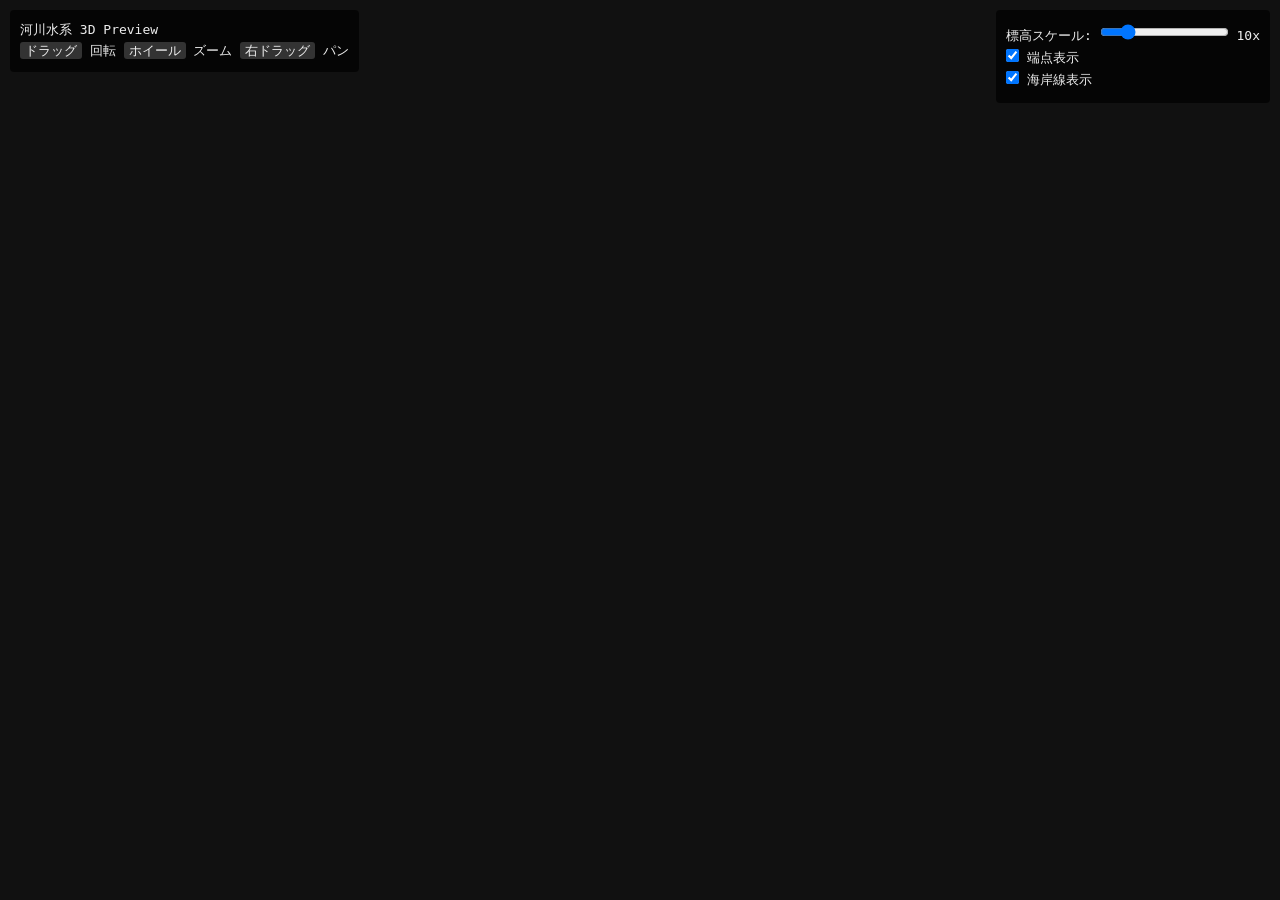
==== index.html @ 94263120 "v0.1.1/restructure files and add gzip compression - rename preview.html/js to index.html/js and extr" ====
<!DOCTYPE html>
<html lang="ja">
<head>
<meta charset="utf-8">
<title>河川水系 3D Preview</title>
<link rel="stylesheet" href="style.css">
</head>
<body>
<canvas id="c"></canvas>
<div id="info">
  河川水系 3D Preview<br>
  <kbd>ドラッグ</kbd> 回転 <kbd>ホイール</kbd> ズーム <kbd>右ドラッグ</kbd> パン
</div>
<div id="controls">
  <label>標高スケール: <input type="range" id="elevScale" min="1" max="50" value="10"> <span id="elevScaleVal">10</span>x</label>
  <label><input type="checkbox" id="showNodes" checked> 端点表示</label>
  <label><input type="checkbox" id="showCoast" checked> 海岸線表示</label>
</div>
<div id="tooltip"></div>
<script src="index.js"></script>
</body>
</html>
---- style.css ----
* { margin: 0; padding: 0; box-sizing: border-box; }
body { background: #111; color: #eee; font-family: monospace; overflow: hidden; }
canvas { display: block; }
#info {
  position: absolute; top: 10px; left: 10px;
  background: rgba(0,0,0,0.7); padding: 10px; border-radius: 4px;
  font-size: 13px; line-height: 1.6;
}
#info kbd { background: #333; padding: 1px 5px; border-radius: 3px; }
#tooltip {
  position: absolute; display: none;
  background: rgba(0,0,0,0.85); padding: 6px 10px; border-radius: 4px;
  font-size: 12px; pointer-events: none;
}
#controls {
  position: absolute; top: 10px; right: 10px;
  background: rgba(0,0,0,0.7); padding: 10px; border-radius: 4px;
  font-size: 13px;
}
#controls label { display: block; margin: 4px 0; }
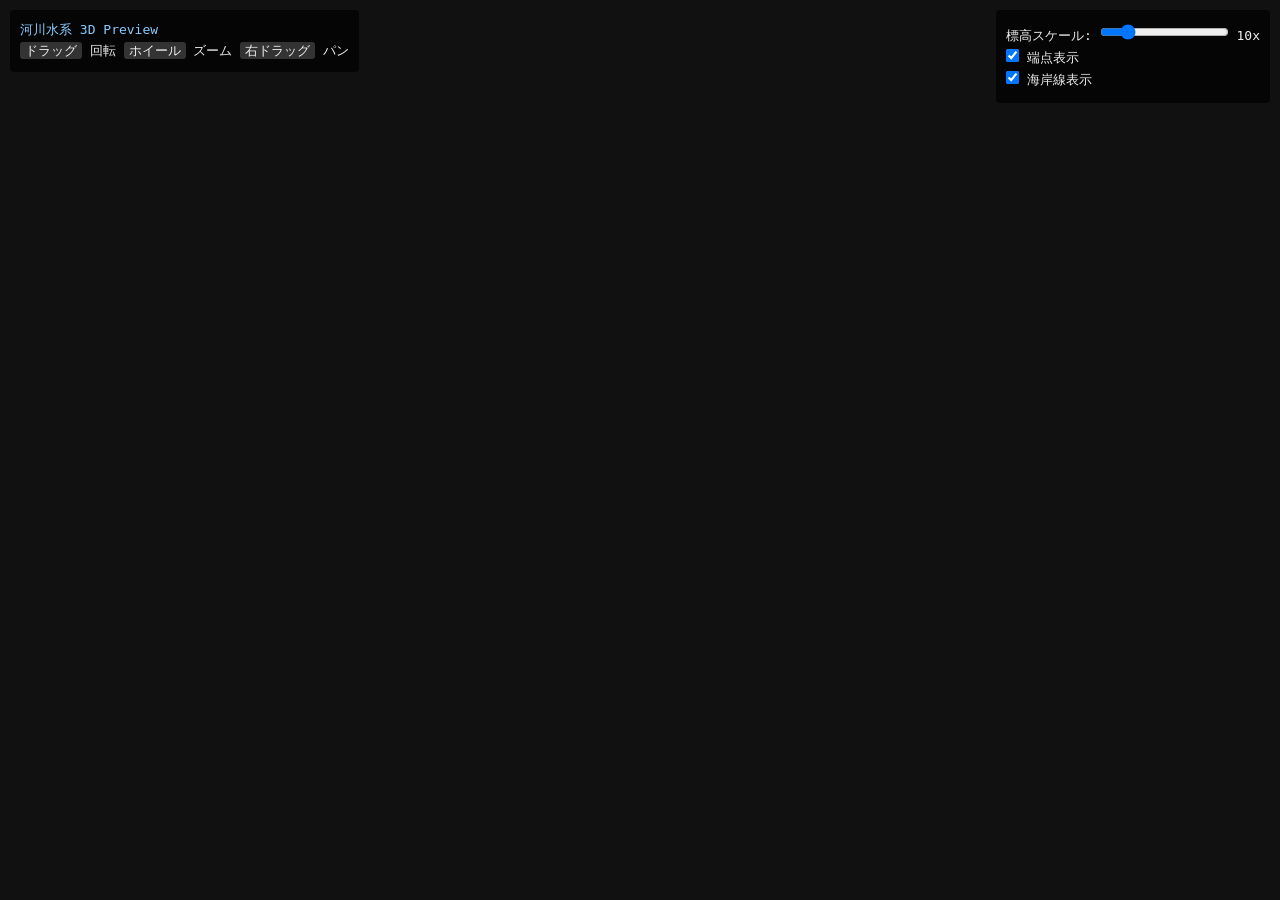
==== commit 4ffc9ab4: "v0.1.2/add README and minor fixes - add README.md with usage, data attribution, and developer guide " ====
--- a/index.html
+++ b/index.html
@@ -8,7 +8,7 @@
 <body>
 <canvas id="c"></canvas>
 <div id="info">
-  河川水系 3D Preview<br>
+  <a href="https://github.com/koteitan/tokyo-zomia" target="_blank" style="color:#8cf;text-decoration:none">河川水系 3D Preview</a><br>
   <kbd>ドラッグ</kbd> 回転 <kbd>ホイール</kbd> ズーム <kbd>右ドラッグ</kbd> パン
 </div>
 <div id="controls">
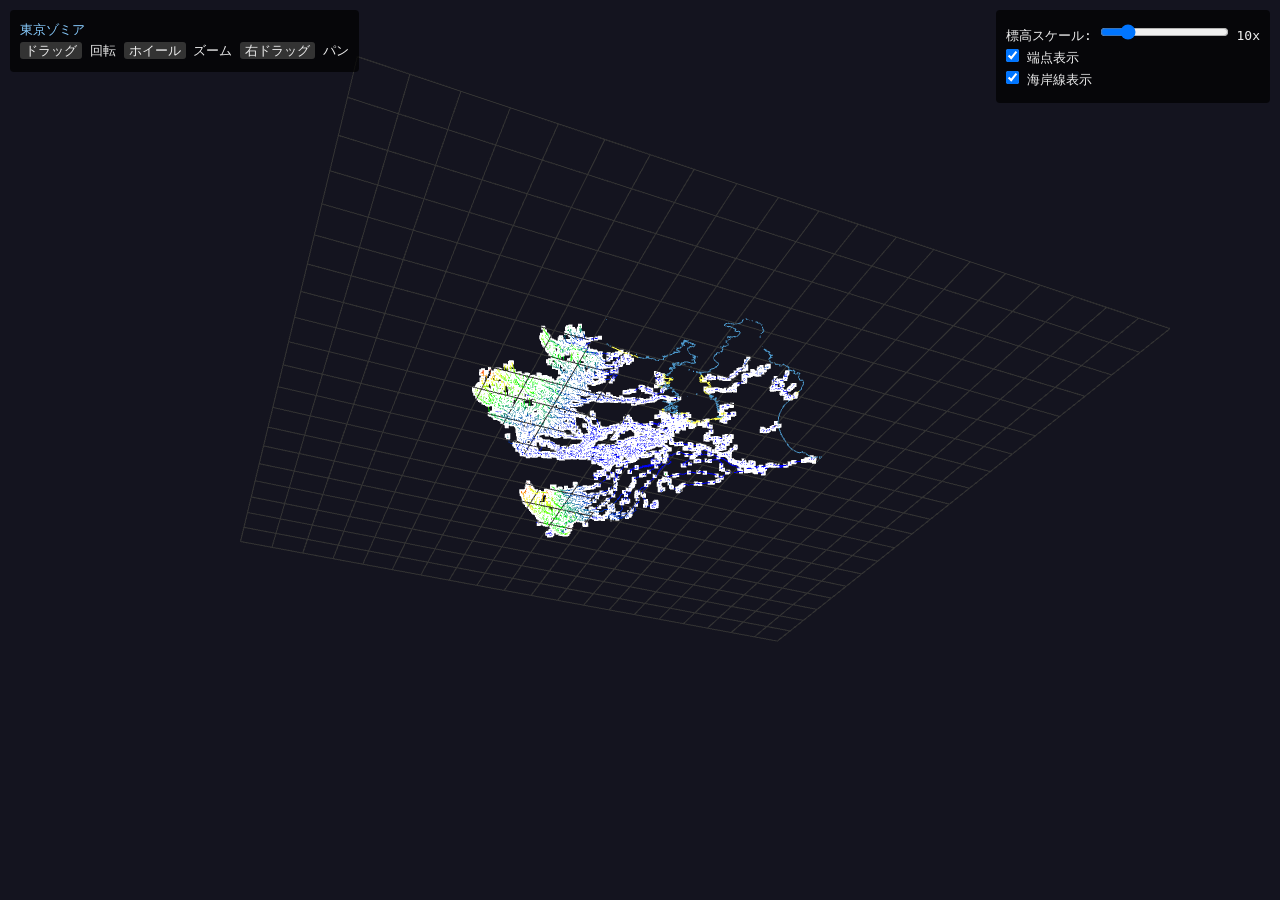
==== commit a9924590: "v0.2.0/add mouse hover river name tooltip and highlight - add hover detection: find nearest polyline" ====
--- a/index.html
+++ b/index.html
@@ -2,13 +2,13 @@
 <html lang="ja">
 <head>
 <meta charset="utf-8">
-<title>河川水系 3D Preview</title>
+<title>東京ゾミア</title>
 <link rel="stylesheet" href="style.css">
 </head>
 <body>
 <canvas id="c"></canvas>
 <div id="info">
-  <a href="https://github.com/koteitan/tokyo-zomia" target="_blank" style="color:#8cf;text-decoration:none">河川水系 3D Preview</a><br>
+  <a href="https://github.com/koteitan/tokyo-zomia" target="_blank" style="color:#8cf;text-decoration:none">東京ゾミア</a><br>
   <kbd>ドラッグ</kbd> 回転 <kbd>ホイール</kbd> ズーム <kbd>右ドラッグ</kbd> パン
 </div>
 <div id="controls">
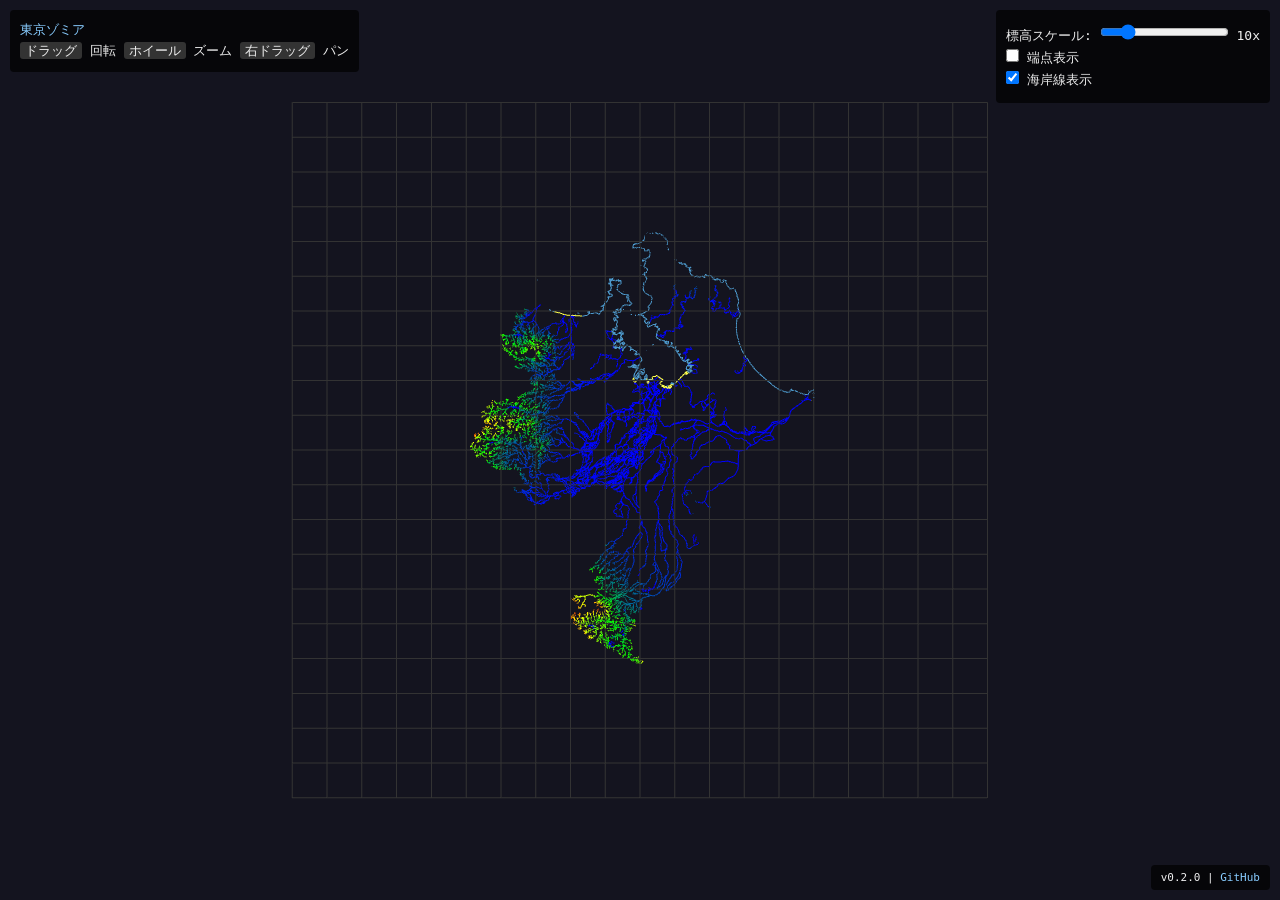
==== commit ba5eaf4c: "v0.2.1/fix cross-prefecture river connectivity and UI improvements - fix Union-Find spatial merge fo" ====
--- a/index.html
+++ b/index.html
@@ -13,10 +13,11 @@
 </div>
 <div id="controls">
   <label>標高スケール: <input type="range" id="elevScale" min="1" max="50" value="10"> <span id="elevScaleVal">10</span>x</label>
-  <label><input type="checkbox" id="showNodes" checked> 端点表示</label>
+  <label><input type="checkbox" id="showNodes"> 端点表示</label>
   <label><input type="checkbox" id="showCoast" checked> 海岸線表示</label>
 </div>
 <div id="tooltip"></div>
+<div id="version">v0.2.0 | <a href="https://github.com/koteitan/tokyo-zomia" target="_blank">GitHub</a></div>
 <script src="index.js"></script>
 </body>
 </html>
--- a/style.css
+++ b/style.css
@@ -18,3 +18,10 @@
   font-size: 13px;
 }
 #controls label { display: block; margin: 4px 0; }
+#version {
+  position: absolute; bottom: 10px; right: 10px;
+  background: rgba(0,0,0,0.7); padding: 6px 10px; border-radius: 4px;
+  font-size: 11px;
+}
+#version a { color: #8cf; text-decoration: none; }
+#version a:hover { text-decoration: underline; }
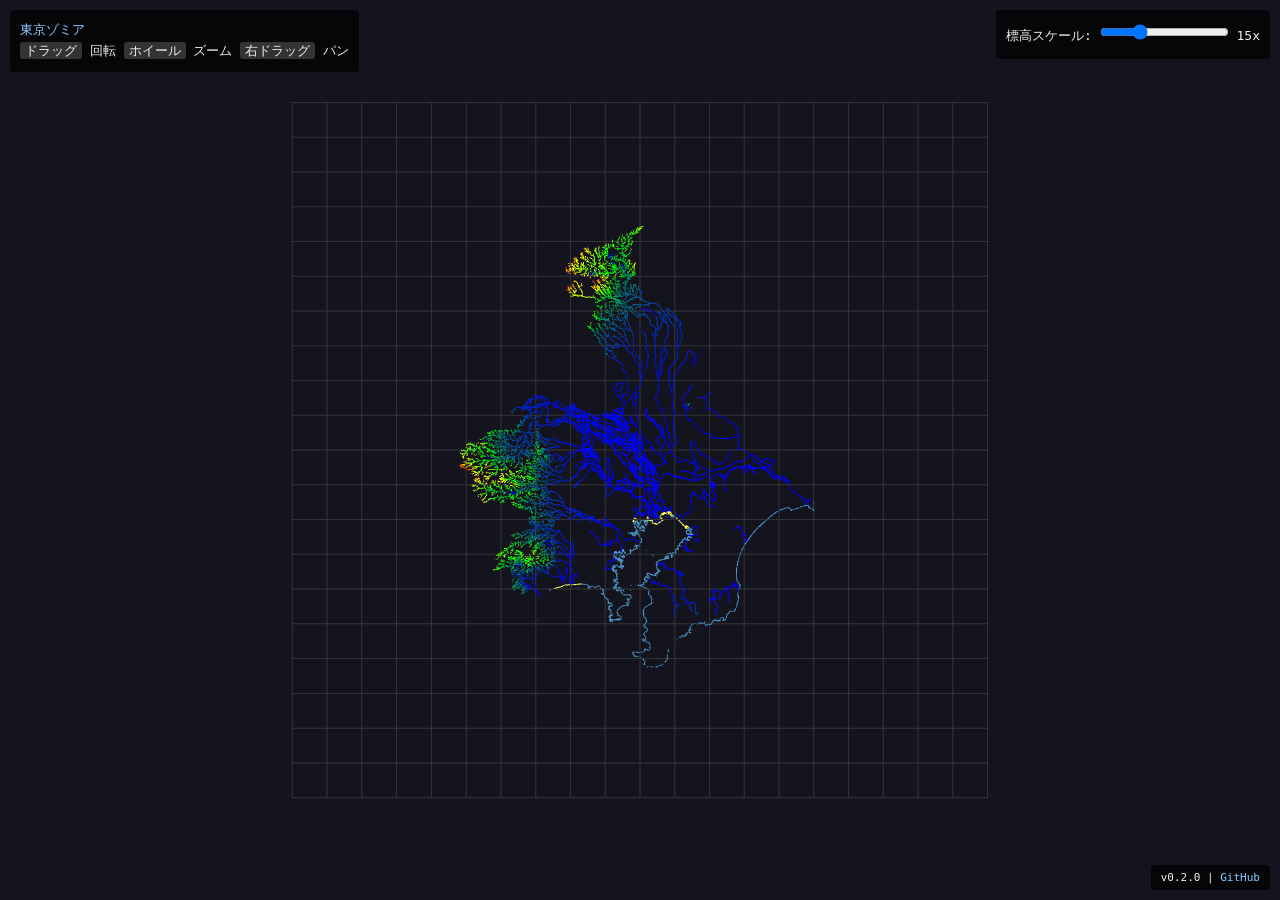
==== commit 97add3f4: "v0.2.2/fix camera orientation and simplify UI - fix initial camera to north-up top-down view (rotX =" ====
--- a/index.html
+++ b/index.html
@@ -12,9 +12,7 @@
   <kbd>ドラッグ</kbd> 回転 <kbd>ホイール</kbd> ズーム <kbd>右ドラッグ</kbd> パン
 </div>
 <div id="controls">
-  <label>標高スケール: <input type="range" id="elevScale" min="1" max="50" value="10"> <span id="elevScaleVal">10</span>x</label>
-  <label><input type="checkbox" id="showNodes"> 端点表示</label>
-  <label><input type="checkbox" id="showCoast" checked> 海岸線表示</label>
+  <label>標高スケール: <input type="range" id="elevScale" min="1" max="50" value="15"> <span id="elevScaleVal">15</span>x</label>
 </div>
 <div id="tooltip"></div>
 <div id="version">v0.2.0 | <a href="https://github.com/koteitan/tokyo-zomia" target="_blank">GitHub</a></div>
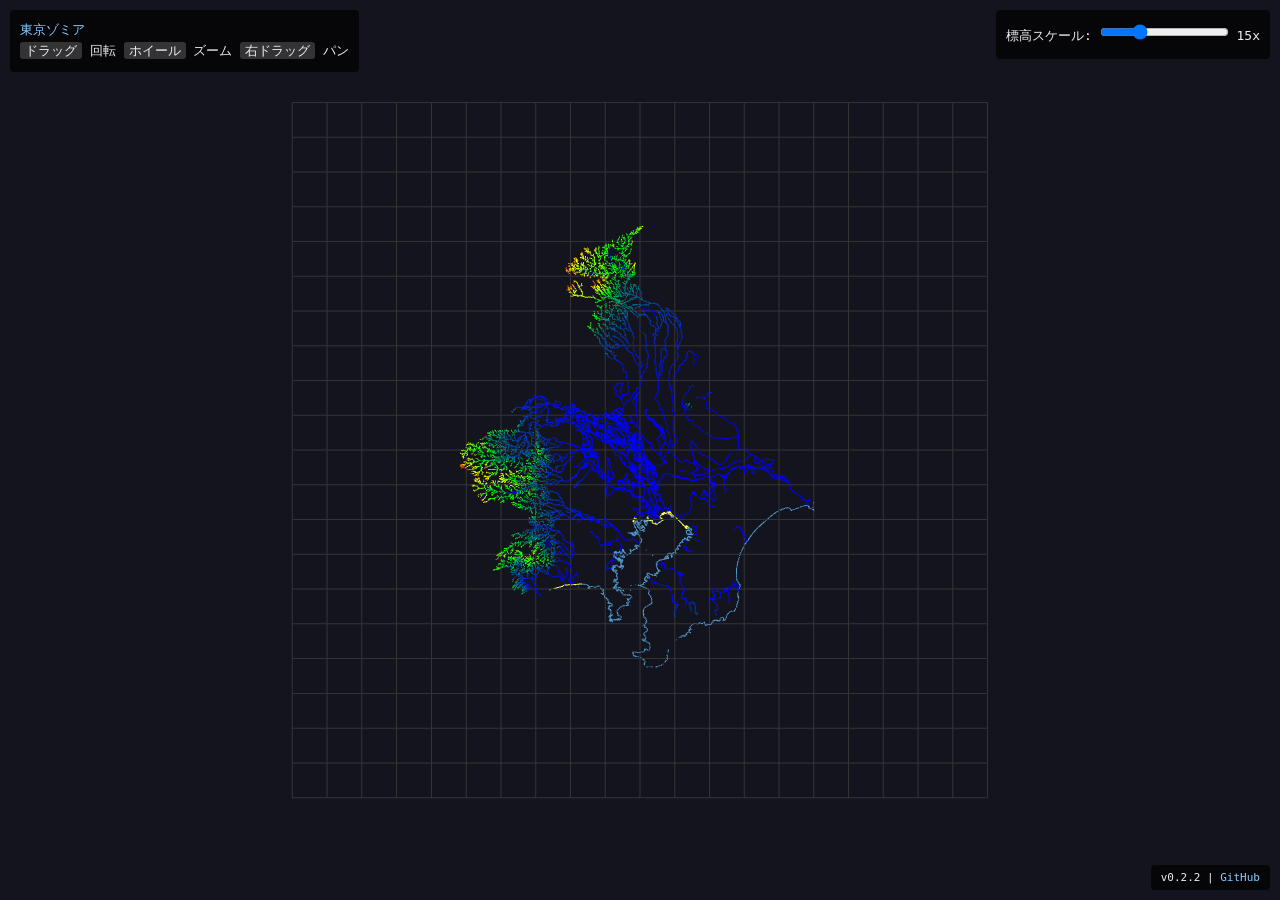
==== commit 07c4c955: "v0.2.2/fix version display - update version string in index.html from v0.2.0 to v0.2.2" ====
--- a/index.html
+++ b/index.html
@@ -15,7 +15,7 @@
   <label>標高スケール: <input type="range" id="elevScale" min="1" max="50" value="15"> <span id="elevScaleVal">15</span>x</label>
 </div>
 <div id="tooltip"></div>
-<div id="version">v0.2.0 | <a href="https://github.com/koteitan/tokyo-zomia" target="_blank">GitHub</a></div>
+<div id="version">v0.2.2 | <a href="https://github.com/koteitan/tokyo-zomia" target="_blank">GitHub</a></div>
 <script src="index.js"></script>
 </body>
 </html>
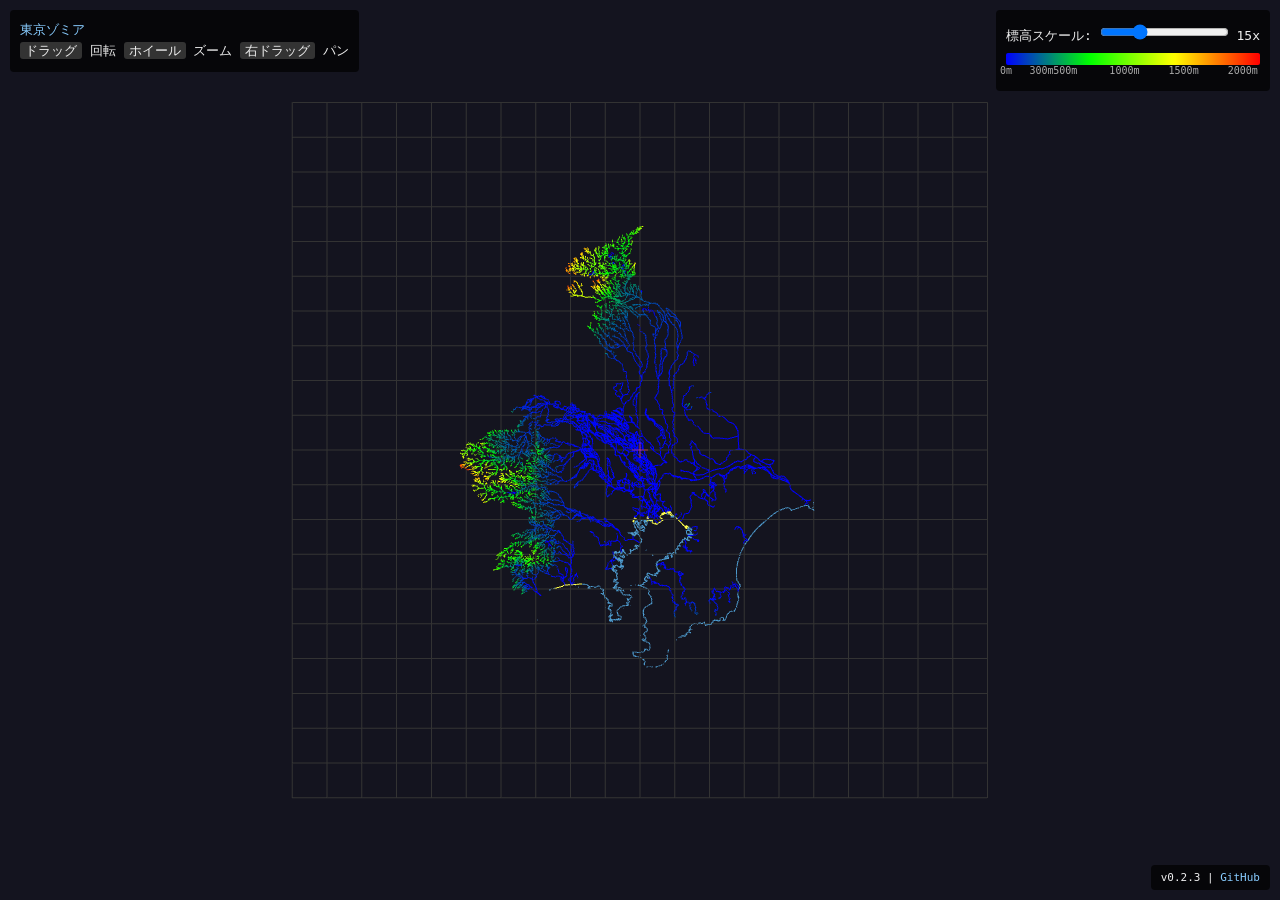
==== commit 23dc7b71: "v0.2.3/add color bar, crosshair, and orbit-around-pan-center camera - add elevation color bar with t" ====
--- a/index.html
+++ b/index.html
@@ -13,9 +13,11 @@
 </div>
 <div id="controls">
   <label>標高スケール: <input type="range" id="elevScale" min="1" max="50" value="15"> <span id="elevScaleVal">15</span>x</label>
+  <div id="colorbar"></div>
 </div>
+<div id="crosshair"></div>
 <div id="tooltip"></div>
-<div id="version">v0.2.2 | <a href="https://github.com/koteitan/tokyo-zomia" target="_blank">GitHub</a></div>
+<div id="version">v0.2.3 | <a href="https://github.com/koteitan/tokyo-zomia" target="_blank">GitHub</a></div>
 <script src="index.js"></script>
 </body>
 </html>
--- a/style.css
+++ b/style.css
@@ -7,6 +7,17 @@
   font-size: 13px; line-height: 1.6;
 }
 #info kbd { background: #333; padding: 1px 5px; border-radius: 3px; }
+#crosshair {
+  position: absolute; pointer-events: none;
+  width: 16px; height: 16px;
+  left: 50%; top: 50%;
+  transform: translate(-50%, -50%);
+}
+#crosshair::before, #crosshair::after {
+  content: ""; position: absolute; background: rgba(255,80,80,0.6);
+}
+#crosshair::before { left: 50%; top: 0; width: 1px; height: 100%; transform: translateX(-50%); }
+#crosshair::after { top: 50%; left: 0; height: 1px; width: 100%; transform: translateY(-50%); }
 #tooltip {
   position: absolute; display: none;
   background: rgba(0,0,0,0.85); padding: 6px 10px; border-radius: 4px;
@@ -18,6 +29,10 @@
   font-size: 13px;
 }
 #controls label { display: block; margin: 4px 0; }
+#colorbar { margin-top: 8px; }
+#colorbar .bar { height: 12px; border-radius: 2px; }
+#colorbar .ticks { position: relative; height: 16px; font-size: 10px; color: #aaa; }
+#colorbar .ticks span { position: absolute; transform: translateX(-50%); }
 #version {
   position: absolute; bottom: 10px; right: 10px;
   background: rgba(0,0,0,0.7); padding: 6px 10px; border-radius: 4px;
